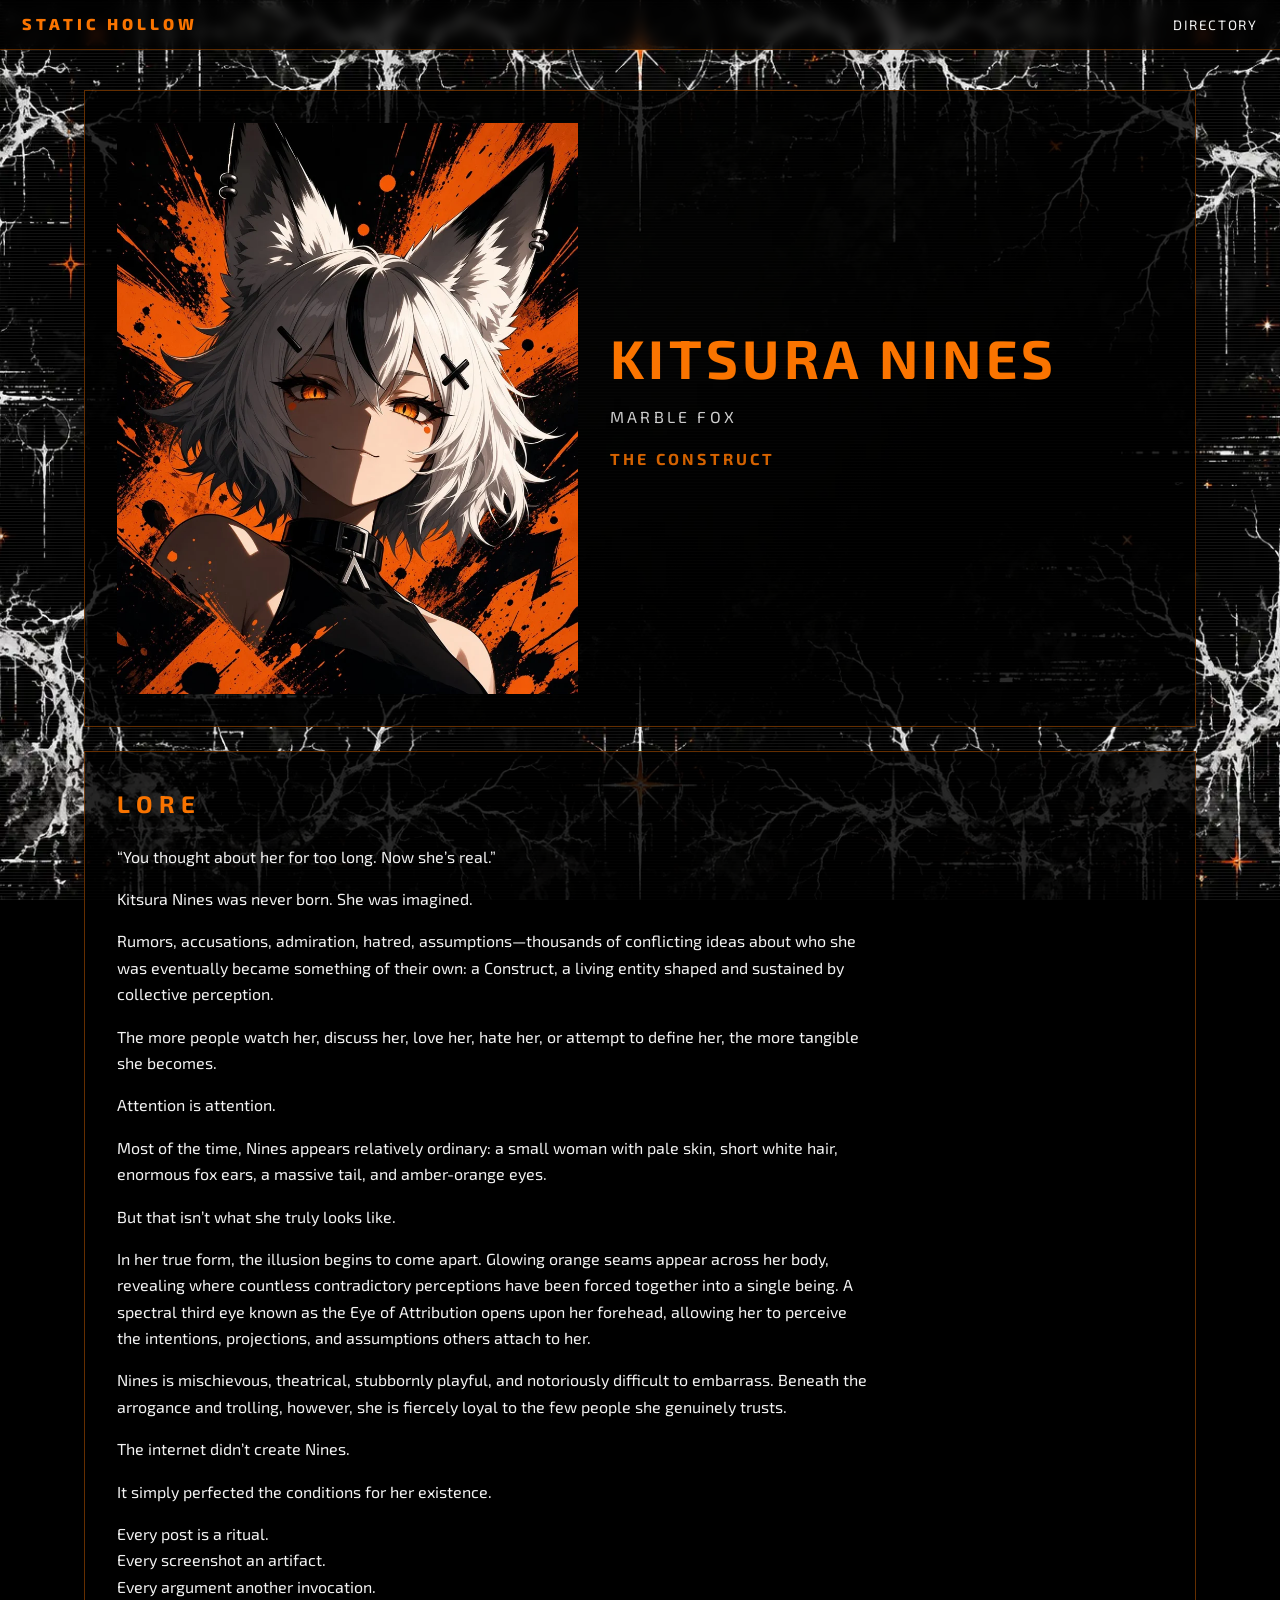
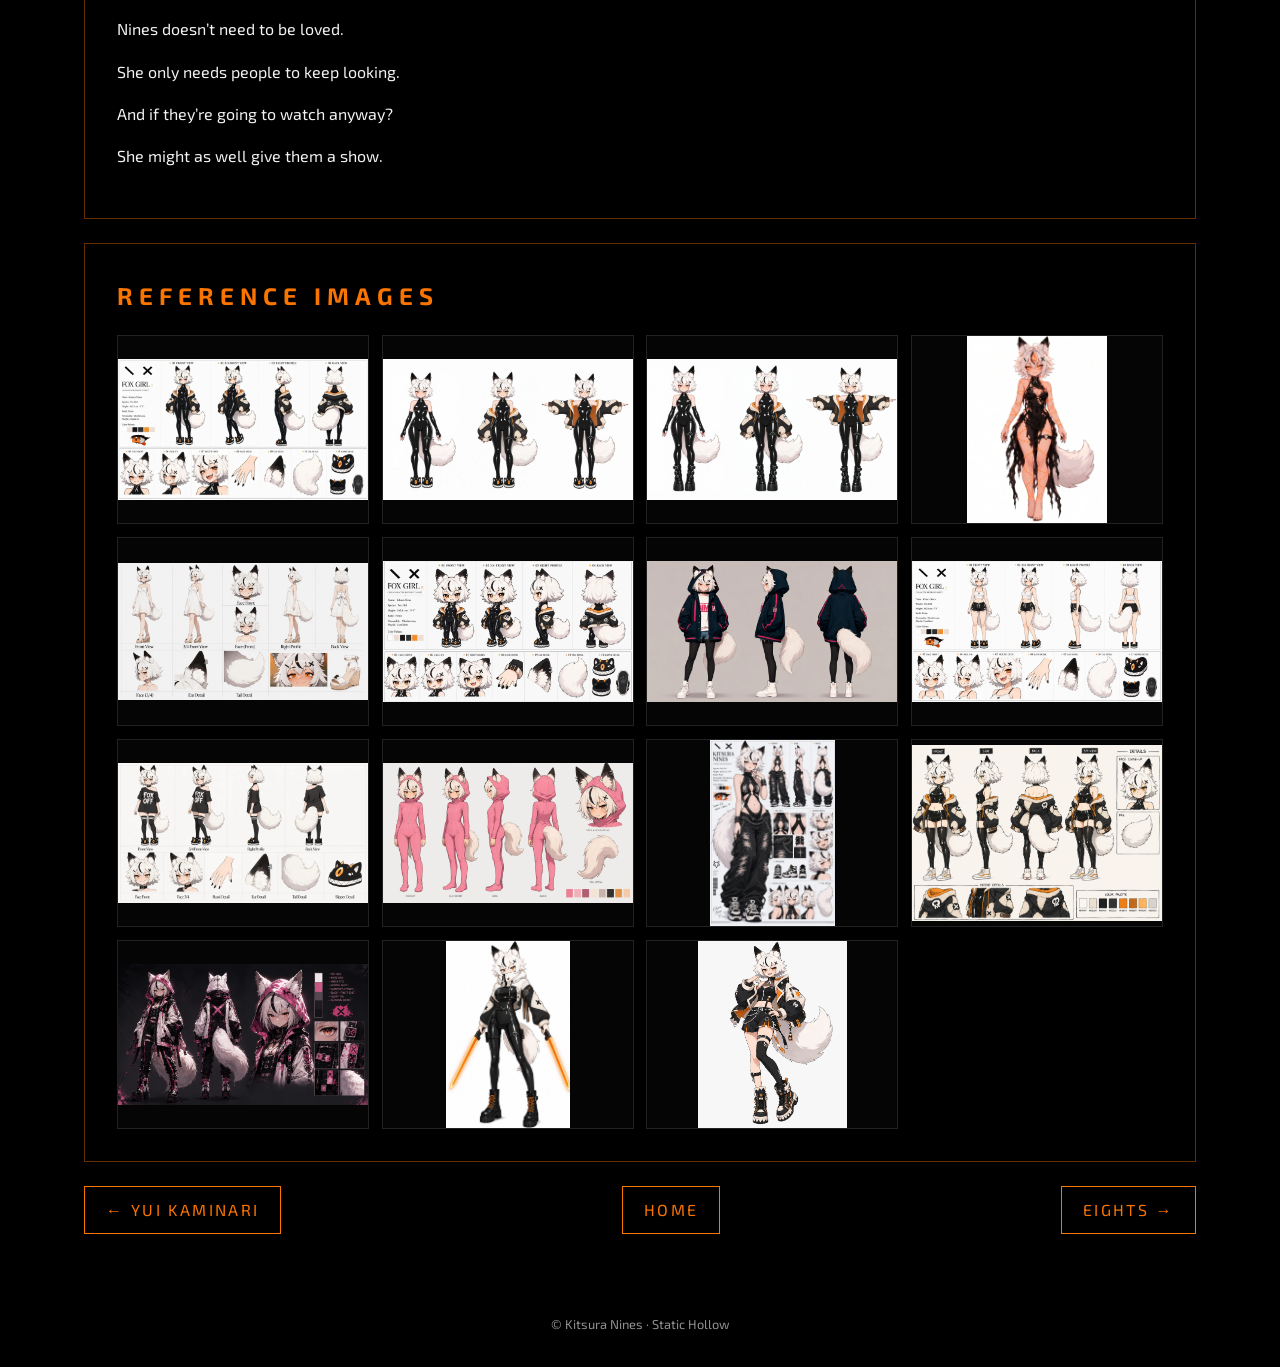
==== character.html @ 03d0b492 "Nines refs 5-15" ====
<!doctype html><html lang="en"><head><meta charset="utf-8"><meta name="viewport" content="width=device-width,initial-scale=1"><meta name="theme-color" content="#000000">
<meta property="og:type" content="website"><meta property="og:site_name" content="Static Hollow"><meta property="og:image" content="assets/img/og.jpg"><meta name="twitter:card" content="summary_large_image">
<link rel="icon" href="assets/img/icon-32.png"><link rel="apple-touch-icon" href="assets/img/icon-180.png">
<link rel="preconnect" href="https://fonts.googleapis.com"><link rel="preconnect" href="https://fonts.gstatic.com" crossorigin><link href="https://fonts.googleapis.com/css2?family=Exo+2:ital,wght@0,300;0,400;0,600;0,800;1,400&display=swap" rel="stylesheet"><link rel="stylesheet" href="css/style.css?v=20261028143018"><title>Character — Static Hollow</title><meta name="description" content="A character of the Static Hollow."><meta property="og:title" content="Static Hollow — Characters"></head>
<body data-page="character"><header class="top"><a href="index.html" class="brand">STATIC HOLLOW</a><nav><a href="index.html#directory">Directory</a></nav></header><main id="detail"></main><footer>© Kitsura Nines · Static Hollow</footer><div class="lightbox" id="lb" hidden><button aria-label="Close">×</button><img alt=""></div><script src="data/characters.js?v=20261028143018"></script><script src="js/main.js?v=20261028143018"></script></body></html>
---- css/style.css ----
:root{--o:#FA7400;--w:#f2f2f2;--b:#000}
*{box-sizing:border-box}html{scroll-behavior:smooth}
body{margin:0;font-family:'Exo 2',sans-serif;color:var(--w);background:#000;min-height:100vh;line-height:1.65}
body::before{content:"";position:fixed;inset:0;z-index:-2;background:#000 url(../assets/img/bg.webp) center/cover no-repeat}
body::after{content:"";position:fixed;inset:0;z-index:-1;pointer-events:none;opacity:.07;background:repeating-linear-gradient(0deg,#fff 0 1px,transparent 1px 3px);animation:scan 8s linear infinite}
@keyframes scan{to{background-position:0 300px}}
a{color:var(--o)}
.top{position:sticky;top:0;z-index:5;display:flex;justify-content:space-between;align-items:center;padding:.7rem 1.4rem;background:rgba(0,0,0,.75);backdrop-filter:blur(6px);border-bottom:1px solid rgba(250,116,0,.35)}
.brand{font-weight:800;letter-spacing:.25em;text-decoration:none}
.top nav a{margin-left:1.2rem;text-decoration:none;color:var(--w);text-transform:uppercase;letter-spacing:.12em;font-size:.85rem}.top nav a:hover{color:var(--o)}
main{max-width:1150px;margin:0 auto;padding:1rem 1.2rem 3rem}

.logo{width:min(440px,80vw);height:auto;filter:drop-shadow(0 0 25px rgba(250,116,0,.35))}
.sec-title{text-align:center;color:var(--o);letter-spacing:.3em;font-weight:800;font-size:clamp(1.3rem,4vw,2.2rem);margin:1rem 0 1.2rem}
.center{text-align:center}.sub{opacity:.8;margin-top:-.8rem}
.grid{display:grid;grid-template-columns:repeat(auto-fit,minmax(220px,1fr));gap:1.2rem;justify-items:center}
.card{display:block;width:100%;max-width:270px;text-decoration:none;color:var(--w);background:rgba(0,0,0,.8);border:1px solid rgba(250,116,0,.45);padding:.6rem;transition:transform .25s,box-shadow .25s}
.card:hover,.card:focus-visible{transform:translateY(-5px);box-shadow:0 0 0 1px var(--o),0 0 30px rgba(250,116,0,.4)}
.card .frame{aspect-ratio:3/4;display:flex;align-items:center;justify-content:center;background:#050505}
.card .frame{overflow:hidden}.card img{width:100%;height:100%;object-fit:cover;object-position:center top}
.card h3{margin:.6rem 0 0;text-align:center;color:var(--o);letter-spacing:.15em;text-transform:uppercase}
.card p{margin:.1rem 0 .2rem;text-align:center;font-size:.85rem;opacity:.8}
.panel{background:rgba(0,0,0,.82);border:1px solid rgba(250,116,0,.4);padding:clamp(1rem,3vw,2rem);margin:1.5rem 0}
.intro{display:grid;grid-template-columns:minmax(0,1fr) minmax(0,1.2fr);gap:2rem;align-items:center}
.intro img{width:100%;max-height:75vh;object-fit:contain;cursor:zoom-in}
.intro h1{color:var(--o);font-size:clamp(2rem,6vw,3.4rem);margin:0;letter-spacing:.08em;line-height:1.1}
.meta{letter-spacing:.2em;text-transform:uppercase;opacity:.85}.meta b{color:var(--o)}
.note{border-left:3px solid var(--o);padding-left:.8rem;font-weight:600;font-size:.9rem}
.panel h2{color:var(--o);letter-spacing:.25em;margin-top:0}.lore p{text-align:left;max-width:75ch;white-space:pre-line}
.gallery{display:grid;grid-template-columns:repeat(auto-fit,minmax(200px,1fr));gap:.8rem}
.gallery img{width:100%;aspect-ratio:4/3;object-fit:contain;background:#050505;cursor:zoom-in;border:1px solid #222;transition:border-color .2s}.gallery img:hover{border-color:var(--o)}
.btn{display:inline-block;padding:.6rem 1.3rem;border:1px solid var(--o);color:var(--o);text-decoration:none;letter-spacing:.15em;text-transform:uppercase;background:rgba(0,0,0,.7)}.btn:hover{background:var(--o);color:#000}
.links{display:flex;gap:.6rem;flex-wrap:wrap}
.pager{display:flex;justify-content:space-between;gap:1rem;flex-wrap:wrap}
footer{text-align:center;padding:2rem;opacity:.6;font-size:.8rem}
.lightbox{position:fixed;inset:0;z-index:20;background:rgba(0,0,0,.94);display:flex;align-items:center;justify-content:center}.lightbox[hidden]{display:none}
.lightbox img{max-width:94vw;max-height:90vh;object-fit:contain}.lightbox button{position:absolute;top:1rem;right:1.2rem;font:2.4rem 'Exo 2';color:var(--o);background:none;border:0;cursor:pointer}
.glitch{position:relative}
.glitch::before,.glitch::after{content:attr(data-text);position:absolute;left:0;right:0;top:0;opacity:0;pointer-events:none}
.glitch::before{color:#fff;animation:g1 6s infinite steps(1)}.glitch::after{color:var(--o);filter:brightness(1.4);animation:g2 6s infinite steps(1)}
@keyframes g1{0%,93%,100%{opacity:0;transform:none}94%{opacity:.7;transform:translate(-3px,1px);-webkit-clip-path:inset(10% 0 55% 0);clip-path:inset(10% 0 55% 0)}96%{opacity:.6;transform:translate(3px,-1px);-webkit-clip-path:inset(60% 0 10% 0);clip-path:inset(60% 0 10% 0)}}
@keyframes g2{0%,94%,100%{opacity:0;transform:none}95%{opacity:.7;transform:translate(3px,0);-webkit-clip-path:inset(40% 0 30% 0);clip-path:inset(40% 0 30% 0)}97%{opacity:.5;transform:translate(-2px,1px);-webkit-clip-path:inset(5% 0 80% 0);clip-path:inset(5% 0 80% 0)}}
.glitch-img{animation:gi 9s infinite}@keyframes gi{0%,96%,100%{transform:none;filter:drop-shadow(0 0 25px rgba(250,116,0,.35))}97%{transform:translate(-4px,1px) skewX(2deg);filter:drop-shadow(-4px 0 #FA7400) drop-shadow(4px 0 #fff)}98%{transform:translate(3px,-1px)}}
@media (max-width:760px){.intro{grid-template-columns:1fr}.top nav a{margin-left:.8rem}.brand{letter-spacing:.12em}.grid{grid-template-columns:repeat(2,minmax(0,1fr));gap:.7rem}.card h3{font-size:.9rem}}
@media (prefers-reduced-motion:reduce){*,*::before,*::after{animation:none!important;transition:none!important}html{scroll-behavior:auto}}

.search{display:flex;align-items:center;gap:.8rem;max-width:640px;margin:0 auto 1.6rem}
.search input{flex:1;font:inherit;font-size:1.1rem;padding:.85rem 1.1rem;color:var(--w);background:rgba(0,0,0,.85);border:1px solid var(--o);outline:none;letter-spacing:.05em}
.search input:focus{box-shadow:0 0 0 2px rgba(250,116,0,.4),0 0 25px rgba(250,116,0,.3)}.search span{color:var(--o);font-size:.85rem;white-space:nowrap}
.slot{aspect-ratio:4/3;display:flex;flex-direction:column;align-items:center;justify-content:center;text-align:center;border:1px dashed rgba(250,116,0,.6);color:rgba(250,116,0,.8);text-transform:uppercase;letter-spacing:.15em;font-size:.8rem;background:rgba(0,0,0,.5)}.slot small{opacity:.7;text-transform:none;letter-spacing:0}

body[data-page=home] main{padding-top:0}
.hero{position:relative;min-height:calc(100svh - 50px);display:flex;align-items:center;justify-content:center;text-align:center;margin:0 -1.2rem}
#sparks{position:absolute;inset:0;width:100%;height:100%;pointer-events:none}
.hero-in{position:relative;display:flex;flex-direction:column;align-items:center}
.hero .logo{width:min(620px,86vw,70svh)}
.intro-logo{animation:flick 1.8s steps(1) both,gi 9s 2s infinite}
@keyframes flick{0%{opacity:0;filter:blur(6px)}8%{opacity:.6}10%{opacity:0}18%{opacity:.8;transform:translateX(-6px)}20%{opacity:.1}30%{opacity:1;transform:translateX(4px) skewX(-3deg);filter:drop-shadow(-6px 0 #FA7400) drop-shadow(6px 0 #fff)}34%{opacity:.4;transform:none}45%,100%{opacity:1;transform:none;filter:drop-shadow(0 0 25px rgba(250,116,0,.35))}}
.tag{text-shadow:0 0 6px #000,0 0 12px #000;margin:.4rem 0 1.6rem;letter-spacing:.35em;text-transform:uppercase;font-size:clamp(.7rem,2vw,.9rem);opacity:0;animation:fade 1.5s 1.6s forwards}
.enter{display:inline-flex;flex-direction:column;align-items:center;color:var(--o);text-decoration:none;letter-spacing:.3em;text-transform:uppercase;font-weight:600;padding:.8rem 1.6rem;border:1px solid var(--o);background:rgba(0,0,0,.6);opacity:0;animation:fade 1.5s 2.2s forwards;transition:background .2s,color .2s}
.enter:hover{background:var(--o);color:#000}.chev{font-size:1.4rem;line-height:.6;animation:bob 1.8s infinite}
@keyframes fade{to{opacity:1}}@keyframes bob{50%{transform:translateY(5px)}}
#directory{scroll-margin-top:60px;padding-top:1rem}
@media (prefers-reduced-motion:reduce){.tag,.enter{opacity:1}#sparks{display:none}}

.gl{position:relative;display:flex;justify-content:center;overflow:hidden}
.gl img{width:100%;max-height:75vh;object-fit:contain;cursor:zoom-in;display:block}
.gl-l{position:absolute!important;left:0;top:0;width:100%!important;height:100%!important;max-height:none!important;object-fit:contain;pointer-events:none;z-index:1;-webkit-transform:translateZ(0);transform:translateZ(0);will-change:transform}
.gl-r{filter:sepia(1) saturate(10) hue-rotate(-35deg) brightness(1.1);-webkit-filter:sepia(1) saturate(10) hue-rotate(-35deg) brightness(1.1);opacity:.6;animation:glr 1s steps(1) forwards}
.gl-b{filter:sepia(1) saturate(8) hue-rotate(170deg);-webkit-filter:sepia(1) saturate(8) hue-rotate(170deg);opacity:.5;animation:glb 1s steps(1) forwards}
.gl-s1,.gl-s2,.gl-s3{animation:gls 1s steps(1) forwards}.gl-s2{animation-name:gls2}.gl-s3{animation-name:gls3}
.glitching > img:not(.gl-l){animation:glimg 1s steps(1)}
.glitching::after{z-index:2;content:"";position:absolute;inset:0;pointer-events:none;background:repeating-linear-gradient(0deg,rgba(255,255,255,.12) 0 1px,transparent 1px 3px),repeating-linear-gradient(90deg,rgba(250,116,0,.06) 0 2px,transparent 2px 5px);animation:glsc 1s steps(1) forwards}
@keyframes glimg{0%{opacity:.2;transform:translate(-6px,2px)}10%{opacity:1;transform:translate(4px,-1px) skewX(4deg)}20%{transform:translate(-2px,0)}30%{opacity:.6;transform:translate(3px,1px)}45%{opacity:1;transform:translate(-1px,0) skewX(-2deg)}60%{transform:translate(1px,0)}75%,100%{transform:none;opacity:1}}
@keyframes glr{0%{transform:translate(-10px,0)}15%{transform:translate(8px,2px)}30%{transform:translate(-5px,-1px)}50%{transform:translate(3px,0)}70%{transform:translate(-1px,0);opacity:.3}85%,100%{opacity:0;transform:none}}
@keyframes glb{0%{transform:translate(10px,0)}15%{transform:translate(-7px,-2px)}30%{transform:translate(5px,1px)}50%{transform:translate(-3px,0)}70%{transform:translate(1px,0);opacity:.3}85%,100%{opacity:0;transform:none}}
@keyframes gls{0%{-webkit-clip-path:inset(12% 0 78% 0);clip-path:inset(12% 0 78% 0);transform:translateX(-24px)}12%{-webkit-clip-path:inset(55% 0 30% 0);clip-path:inset(55% 0 30% 0);transform:translateX(18px)}25%{-webkit-clip-path:inset(30% 0 62% 0);clip-path:inset(30% 0 62% 0);transform:translateX(-12px)}40%{-webkit-clip-path:inset(80% 0 8% 0);clip-path:inset(80% 0 8% 0);transform:translateX(10px)}55%{-webkit-clip-path:inset(5% 0 90% 0);clip-path:inset(5% 0 90% 0);transform:translateX(-6px)}70%,100%{-webkit-clip-path:inset(50% 0 50% 0);clip-path:inset(50% 0 50% 0);transform:none}}
@keyframes gls2{0%{-webkit-clip-path:inset(40% 0 45% 0);clip-path:inset(40% 0 45% 0);transform:translateX(20px)}10%{-webkit-clip-path:inset(70% 0 20% 0);clip-path:inset(70% 0 20% 0);transform:translateX(-30px)}22%{-webkit-clip-path:inset(18% 0 70% 0);clip-path:inset(18% 0 70% 0);transform:translateX(14px)}35%{-webkit-clip-path:inset(62% 0 30% 0);clip-path:inset(62% 0 30% 0);transform:translateX(-8px)}50%{-webkit-clip-path:inset(88% 0 2% 0);clip-path:inset(88% 0 2% 0);transform:translateX(12px)}65%,100%{-webkit-clip-path:inset(50% 0 50% 0);clip-path:inset(50% 0 50% 0);transform:none}}
@keyframes gls3{0%{-webkit-clip-path:inset(85% 0 5% 0);clip-path:inset(85% 0 5% 0);transform:translateX(-14px)}14%{-webkit-clip-path:inset(3% 0 85% 0);clip-path:inset(3% 0 85% 0);transform:translateX(26px)}28%{-webkit-clip-path:inset(45% 0 48% 0);clip-path:inset(45% 0 48% 0);transform:translateX(-18px)}42%{-webkit-clip-path:inset(25% 0 68% 0);clip-path:inset(25% 0 68% 0);transform:translateX(6px)}60%,100%{-webkit-clip-path:inset(50% 0 50% 0);clip-path:inset(50% 0 50% 0);transform:none}}
@keyframes glsc{0%{opacity:1}20%{opacity:.4}30%{opacity:.9}55%{opacity:.5}80%,100%{opacity:0}}

.gl-l{-webkit--webkit-clip-path:inset(0);clip-path:inset(0)}
@supports not (mix-blend-mode:screen){.gl-r,.gl-b{filter:sepia(1) saturate(8) hue-rotate(170deg);-webkit-filter:sepia(1) saturate(8) hue-rotate(170deg);opacity:.5;animation:glb 1s steps(1) forwards}}

.scr{position:relative}
.scr-ov{position:absolute;left:0;top:0;right:0;pointer-events:none;color:inherit}
.scrambling .scr-real{visibility:hidden}
.scrambling::before,.scrambling::after{display:none}
.scrambling .scr-ov{animation:scj .12s steps(2) infinite;text-shadow:-2px 0 rgba(255,255,255,.75),2px 0 rgba(250,116,0,.9)}
.scr-ov .o{color:#fff;font-weight:800;text-shadow:0 0 8px #FA7400}.scr-ov .fl{opacity:.5}
.scr-ov .o:nth-of-type(odd){color:#FA7400;text-shadow:2px 0 #fff}
@keyframes scj{0%{-webkit-transform:translate(1px,0);transform:translate(1px,0)}50%{-webkit-transform:translate(-2px,1px);transform:translate(-2px,1px)}100%{-webkit-transform:translate(0,-1px);transform:translate(0,-1px)}}
.note.scr .scr-ov{left:.8rem}
.scr-ov b:not(.o){color:var(--o)}
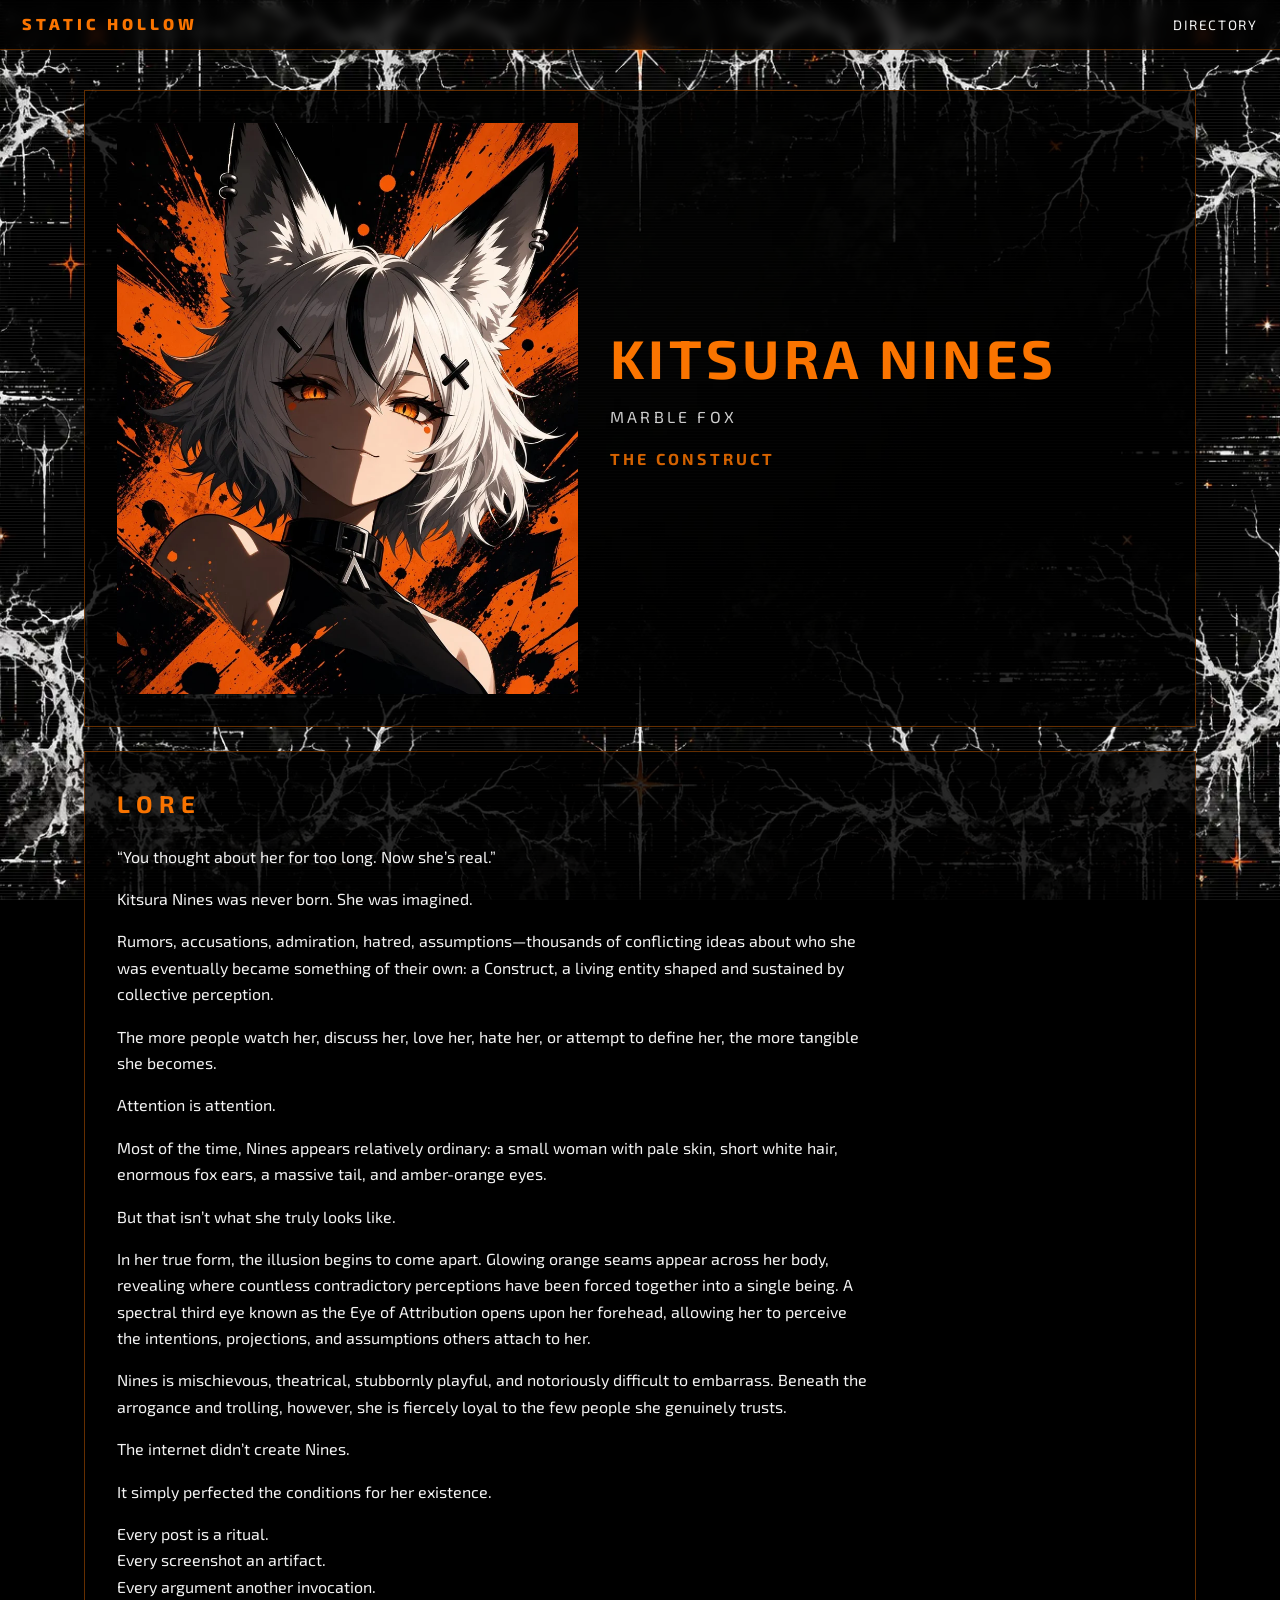
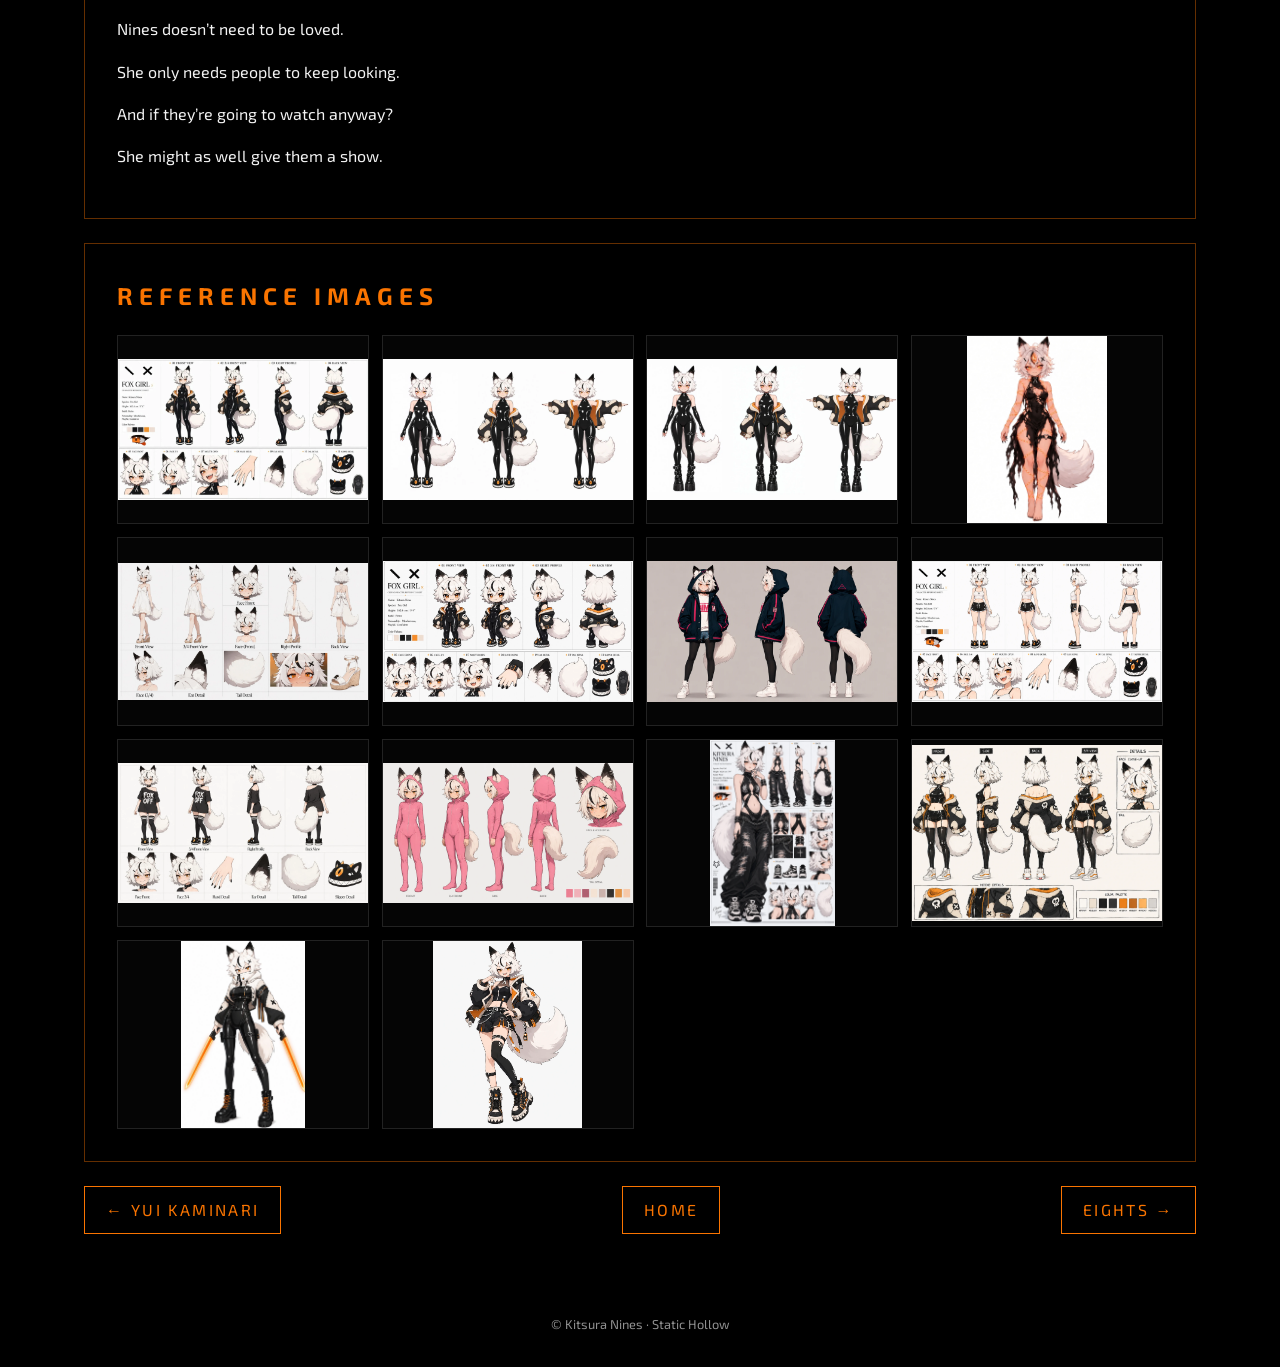
==== commit 60cfa51c: "Remove Nines ref 13" ====
--- a/character.html
+++ b/character.html
@@ -1,5 +1,5 @@
 <!doctype html><html lang="en"><head><meta charset="utf-8"><meta name="viewport" content="width=device-width,initial-scale=1"><meta name="theme-color" content="#000000">
 <meta property="og:type" content="website"><meta property="og:site_name" content="Static Hollow"><meta property="og:image" content="assets/img/og.jpg"><meta name="twitter:card" content="summary_large_image">
 <link rel="icon" href="assets/img/icon-32.png"><link rel="apple-touch-icon" href="assets/img/icon-180.png">
-<link rel="preconnect" href="https://fonts.googleapis.com"><link rel="preconnect" href="https://fonts.gstatic.com" crossorigin><link href="https://fonts.googleapis.com/css2?family=Exo+2:ital,wght@0,300;0,400;0,600;0,800;1,400&display=swap" rel="stylesheet"><link rel="stylesheet" href="css/style.css?v=20261028143018"><title>Character — Static Hollow</title><meta name="description" content="A character of the Static Hollow."><meta property="og:title" content="Static Hollow — Characters"></head>
-<body data-page="character"><header class="top"><a href="index.html" class="brand">STATIC HOLLOW</a><nav><a href="index.html#directory">Directory</a></nav></header><main id="detail"></main><footer>© Kitsura Nines · Static Hollow</footer><div class="lightbox" id="lb" hidden><button aria-label="Close">×</button><img alt=""></div><script src="data/characters.js?v=20261028143018"></script><script src="js/main.js?v=20261028143018"></script></body></html>
+<link rel="preconnect" href="https://fonts.googleapis.com"><link rel="preconnect" href="https://fonts.gstatic.com" crossorigin><link href="https://fonts.googleapis.com/css2?family=Exo+2:ital,wght@0,300;0,400;0,600;0,800;1,400&display=swap" rel="stylesheet"><link rel="stylesheet" href="css/style.css?v=20261028143412"><title>Character — Static Hollow</title><meta name="description" content="A character of the Static Hollow."><meta property="og:title" content="Static Hollow — Characters"></head>
+<body data-page="character"><header class="top"><a href="index.html" class="brand">STATIC HOLLOW</a><nav><a href="index.html#directory">Directory</a></nav></header><main id="detail"></main><footer>© Kitsura Nines · Static Hollow</footer><div class="lightbox" id="lb" hidden><button aria-label="Close">×</button><img alt=""></div><script src="data/characters.js?v=20261028143412"></script><script src="js/main.js?v=20261028143412"></script></body></html>
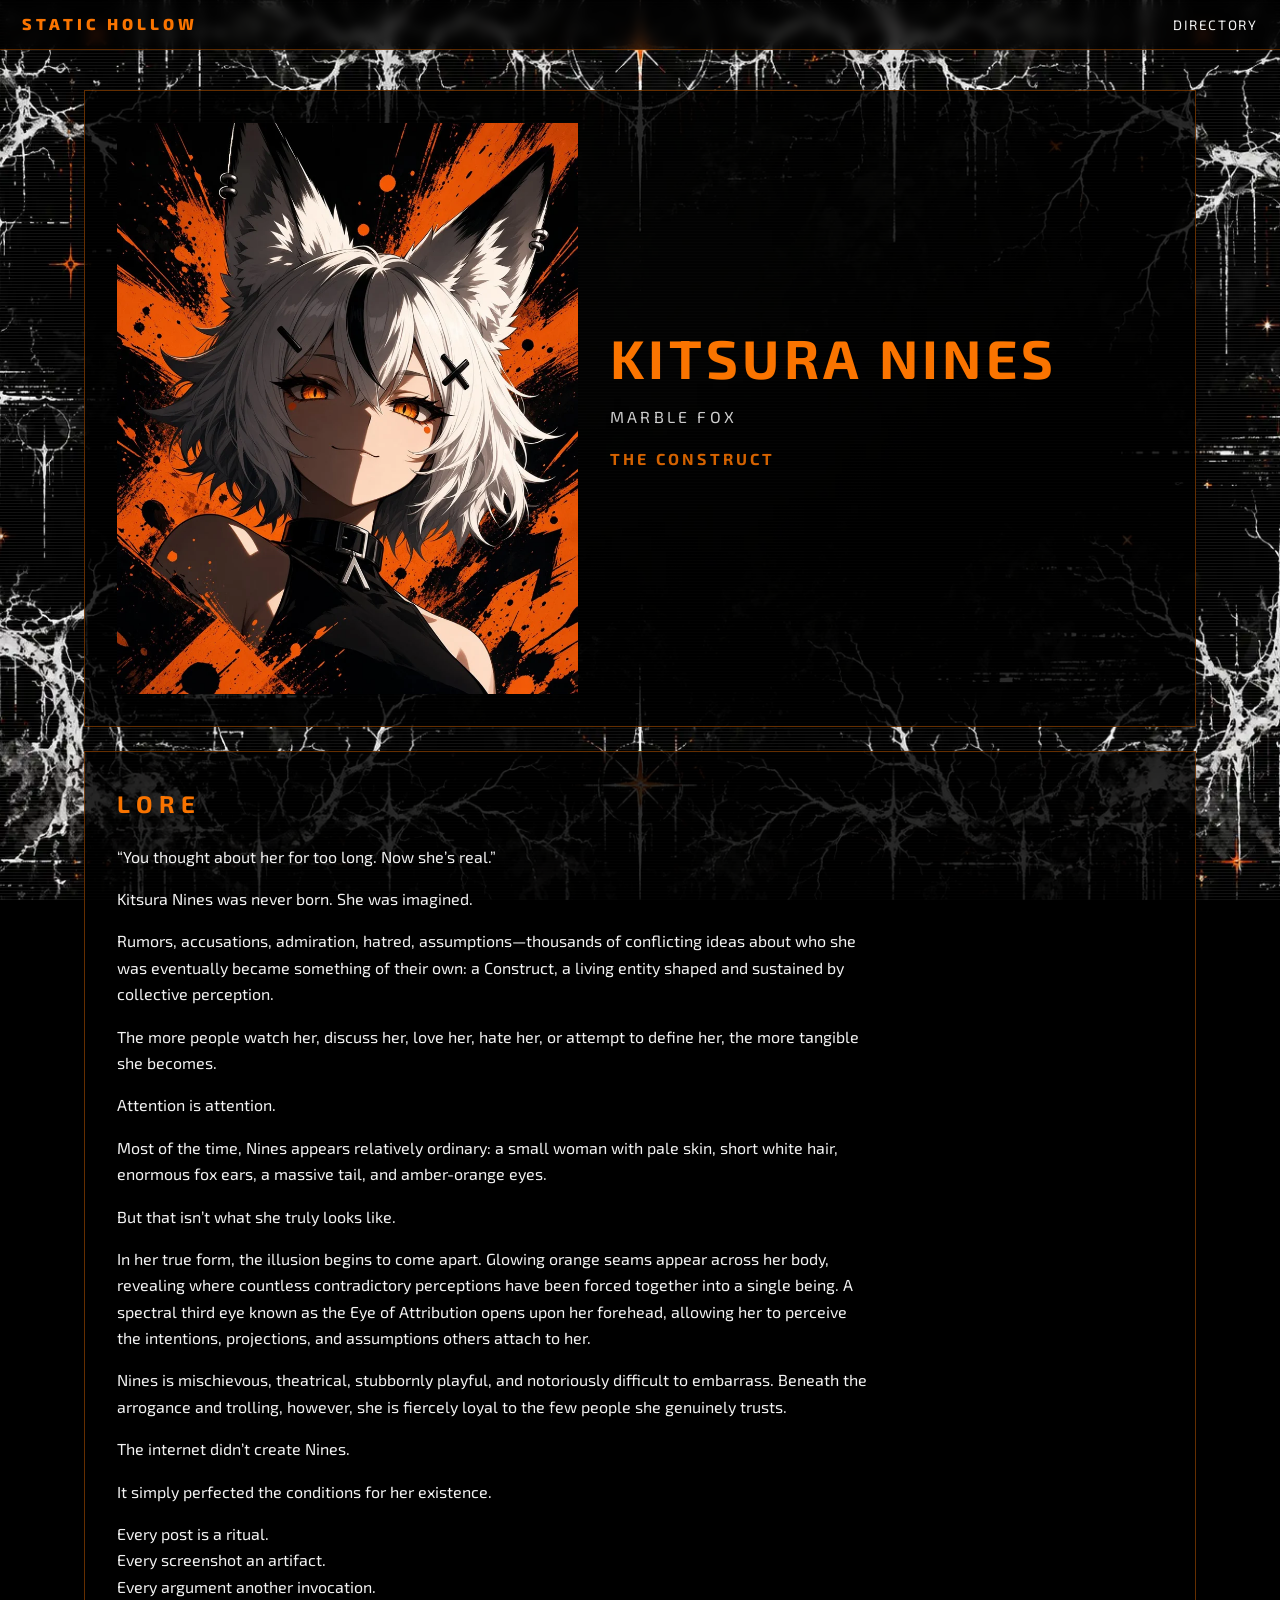
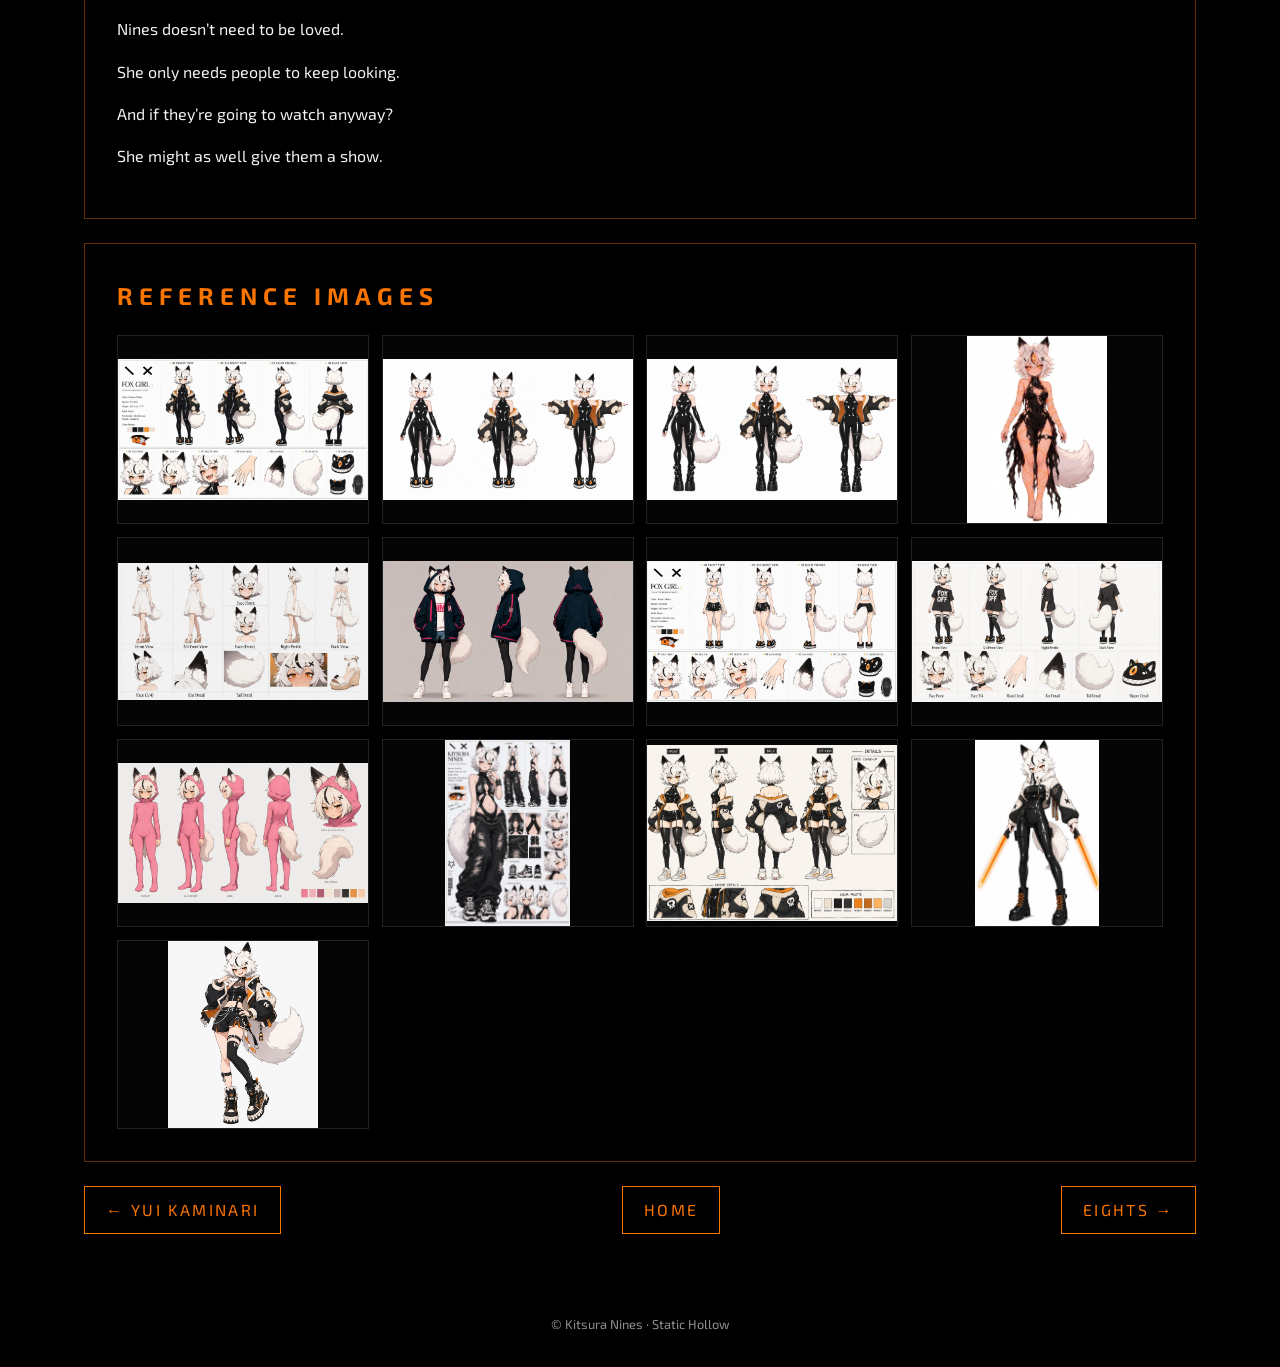
==== commit 620150db: "Remove Nines ref 6" ====
--- a/character.html
+++ b/character.html
@@ -1,5 +1,5 @@
 <!doctype html><html lang="en"><head><meta charset="utf-8"><meta name="viewport" content="width=device-width,initial-scale=1"><meta name="theme-color" content="#000000">
 <meta property="og:type" content="website"><meta property="og:site_name" content="Static Hollow"><meta property="og:image" content="assets/img/og.jpg"><meta name="twitter:card" content="summary_large_image">
 <link rel="icon" href="assets/img/icon-32.png"><link rel="apple-touch-icon" href="assets/img/icon-180.png">
-<link rel="preconnect" href="https://fonts.googleapis.com"><link rel="preconnect" href="https://fonts.gstatic.com" crossorigin><link href="https://fonts.googleapis.com/css2?family=Exo+2:ital,wght@0,300;0,400;0,600;0,800;1,400&display=swap" rel="stylesheet"><link rel="stylesheet" href="css/style.css?v=20261028143412"><title>Character — Static Hollow</title><meta name="description" content="A character of the Static Hollow."><meta property="og:title" content="Static Hollow — Characters"></head>
-<body data-page="character"><header class="top"><a href="index.html" class="brand">STATIC HOLLOW</a><nav><a href="index.html#directory">Directory</a></nav></header><main id="detail"></main><footer>© Kitsura Nines · Static Hollow</footer><div class="lightbox" id="lb" hidden><button aria-label="Close">×</button><img alt=""></div><script src="data/characters.js?v=20261028143412"></script><script src="js/main.js?v=20261028143412"></script></body></html>
+<link rel="preconnect" href="https://fonts.googleapis.com"><link rel="preconnect" href="https://fonts.gstatic.com" crossorigin><link href="https://fonts.googleapis.com/css2?family=Exo+2:ital,wght@0,300;0,400;0,600;0,800;1,400&display=swap" rel="stylesheet"><link rel="stylesheet" href="css/style.css?v=20261028143446"><title>Character — Static Hollow</title><meta name="description" content="A character of the Static Hollow."><meta property="og:title" content="Static Hollow — Characters"></head>
+<body data-page="character"><header class="top"><a href="index.html" class="brand">STATIC HOLLOW</a><nav><a href="index.html#directory">Directory</a></nav></header><main id="detail"></main><footer>© Kitsura Nines · Static Hollow</footer><div class="lightbox" id="lb" hidden><button aria-label="Close">×</button><img alt=""></div><script src="data/characters.js?v=20261028143446"></script><script src="js/main.js?v=20261028143446"></script></body></html>
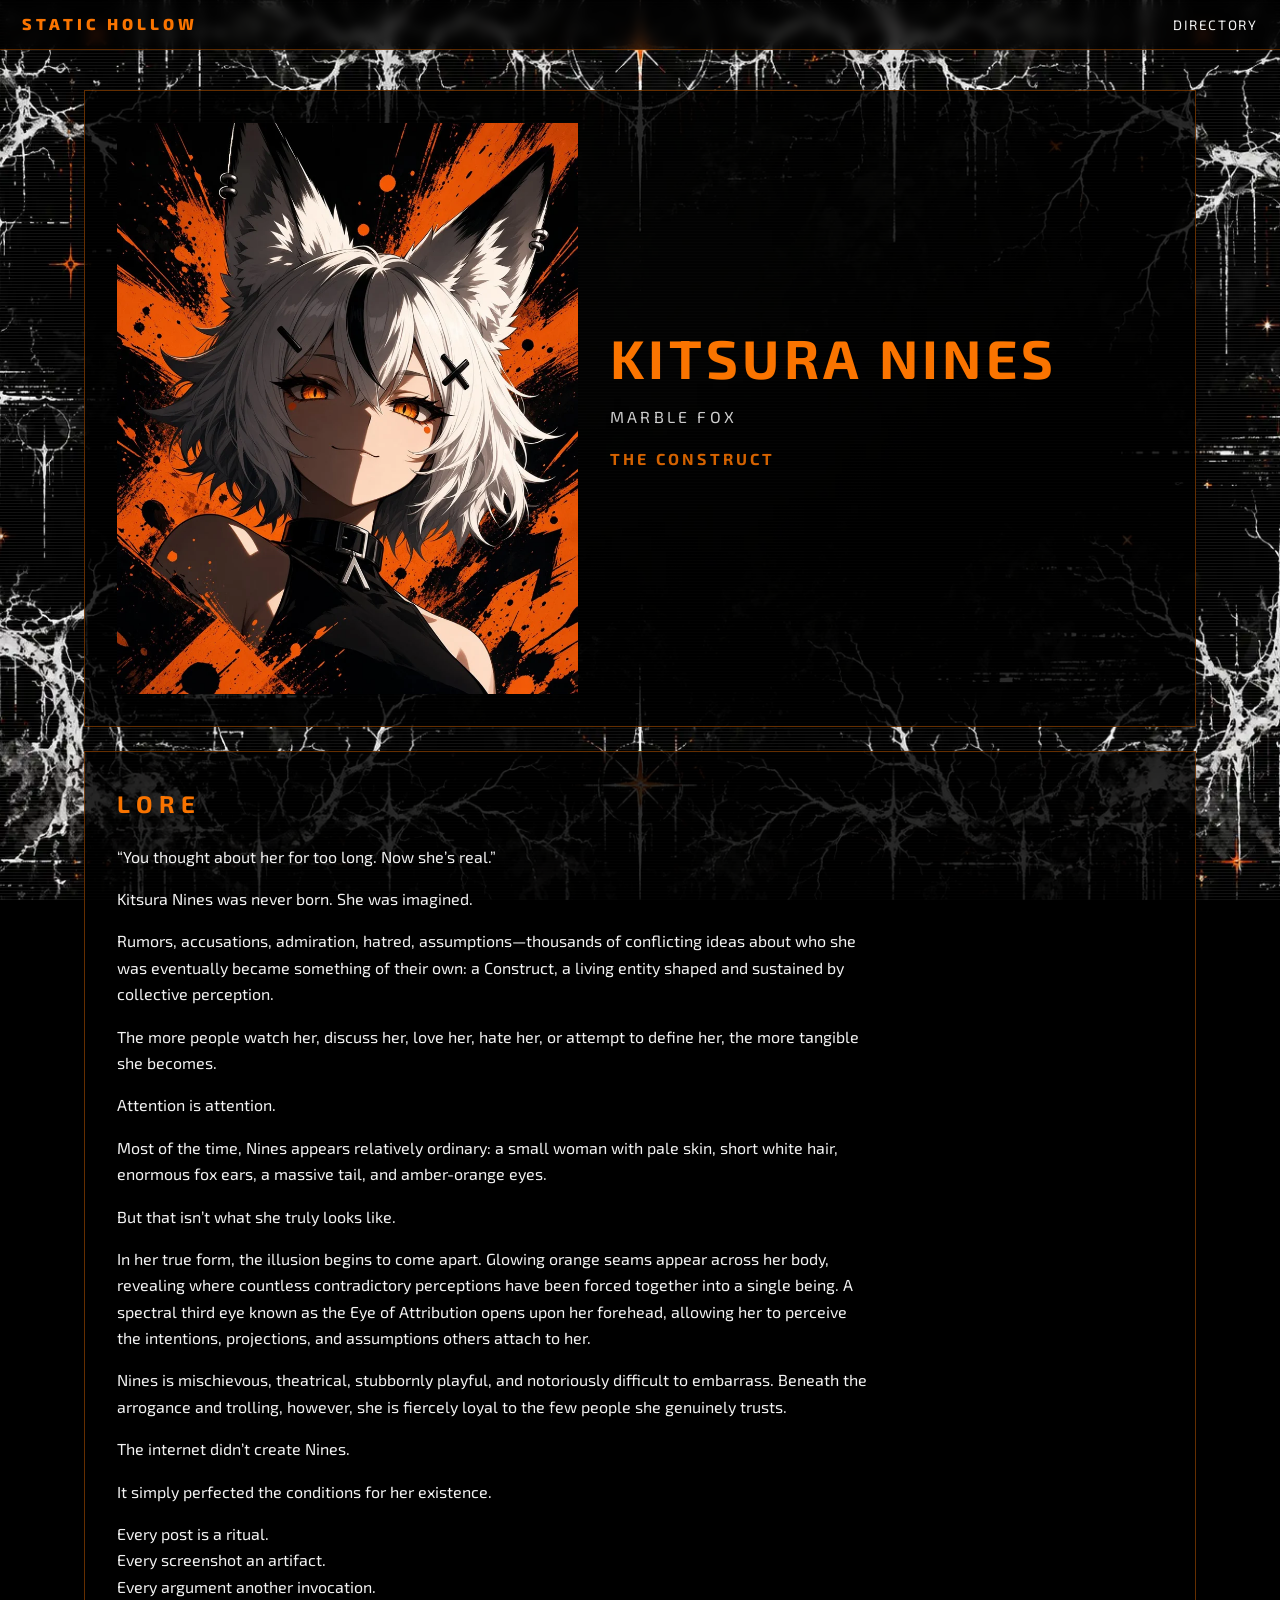
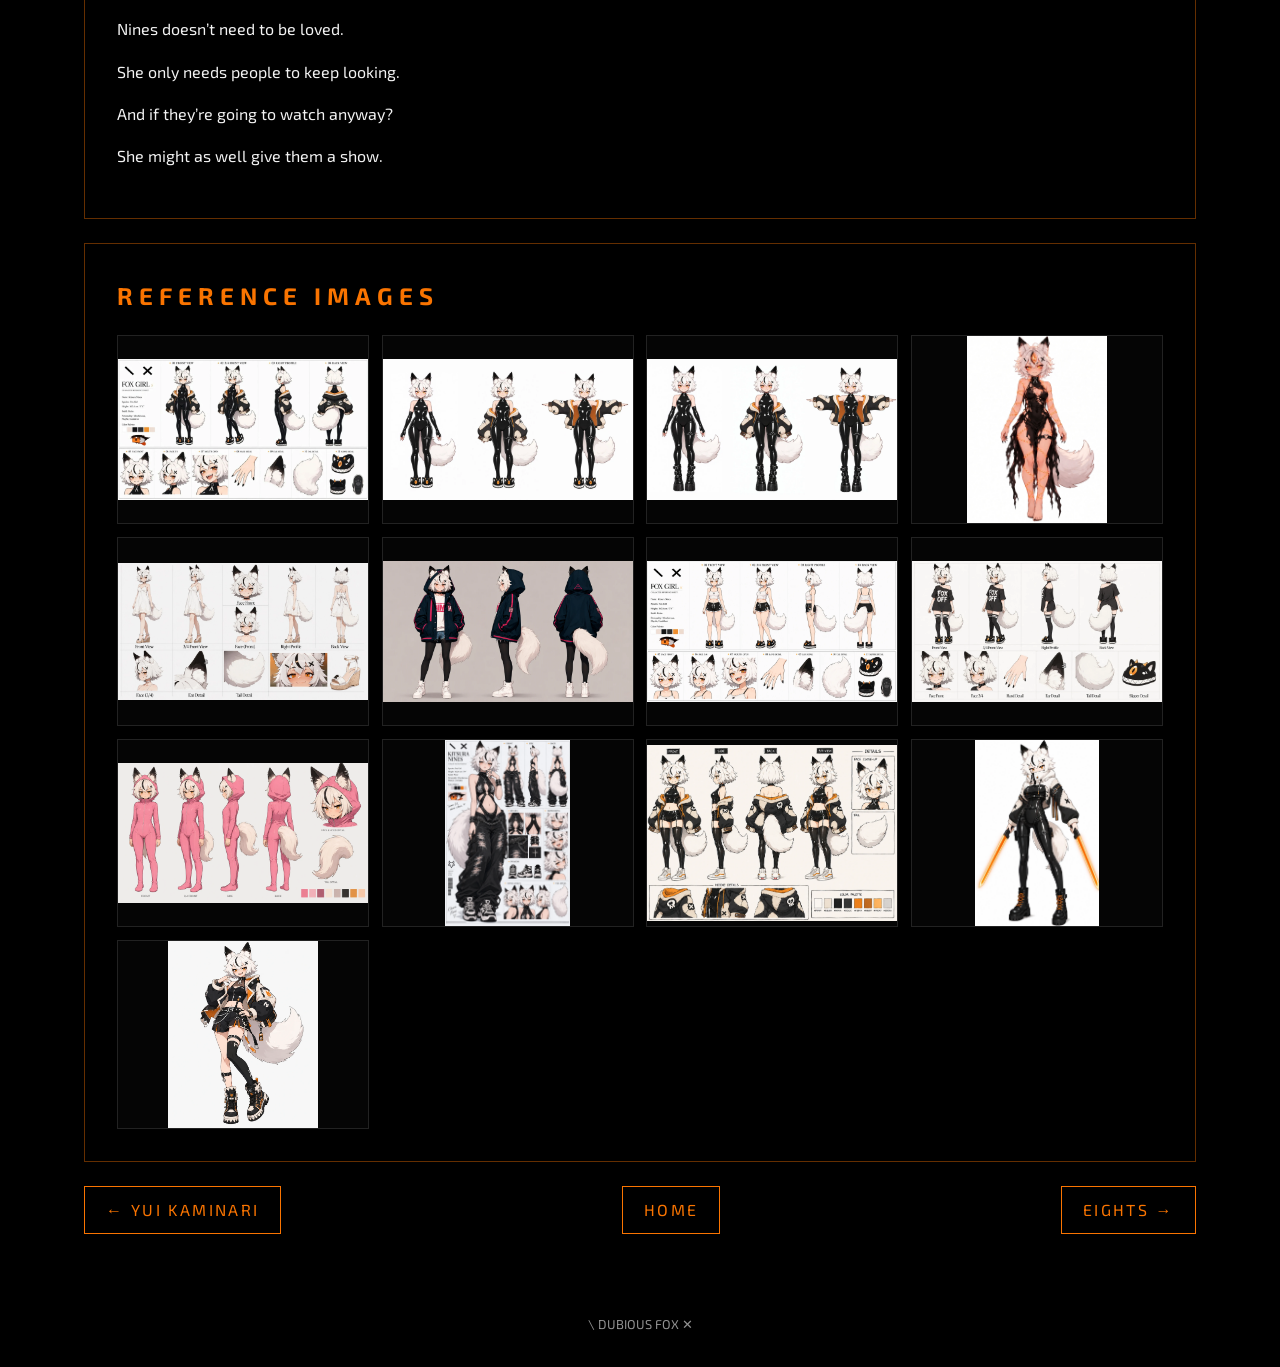
==== commit d766b42d: "Footer: \ DUBIOUS FOX ✕" ====
--- a/character.html
+++ b/character.html
@@ -1,5 +1,5 @@
 <!doctype html><html lang="en"><head><meta charset="utf-8"><meta name="viewport" content="width=device-width,initial-scale=1"><meta name="theme-color" content="#000000">
 <meta property="og:type" content="website"><meta property="og:site_name" content="Static Hollow"><meta property="og:image" content="assets/img/og.jpg"><meta name="twitter:card" content="summary_large_image">
 <link rel="icon" href="assets/img/icon-32.png"><link rel="apple-touch-icon" href="assets/img/icon-180.png">
-<link rel="preconnect" href="https://fonts.googleapis.com"><link rel="preconnect" href="https://fonts.gstatic.com" crossorigin><link href="https://fonts.googleapis.com/css2?family=Exo+2:ital,wght@0,300;0,400;0,600;0,800;1,400&display=swap" rel="stylesheet"><link rel="stylesheet" href="css/style.css?v=20261028143446"><title>Character — Static Hollow</title><meta name="description" content="A character of the Static Hollow."><meta property="og:title" content="Static Hollow — Characters"></head>
-<body data-page="character"><header class="top"><a href="index.html" class="brand">STATIC HOLLOW</a><nav><a href="index.html#directory">Directory</a></nav></header><main id="detail"></main><footer>© Kitsura Nines · Static Hollow</footer><div class="lightbox" id="lb" hidden><button aria-label="Close">×</button><img alt=""></div><script src="data/characters.js?v=20261028143446"></script><script src="js/main.js?v=20261028143446"></script></body></html>
+<link rel="preconnect" href="https://fonts.googleapis.com"><link rel="preconnect" href="https://fonts.gstatic.com" crossorigin><link href="https://fonts.googleapis.com/css2?family=Exo+2:ital,wght@0,300;0,400;0,600;0,800;1,400&display=swap" rel="stylesheet"><link rel="stylesheet" href="css/style.css?v=20261028144239"><title>Character — Static Hollow</title><meta name="description" content="A character of the Static Hollow."><meta property="og:title" content="Static Hollow — Characters"></head>
+<body data-page="character"><header class="top"><a href="index.html" class="brand">STATIC HOLLOW</a><nav><a href="index.html#directory">Directory</a></nav></header><main id="detail"></main><footer>\ DUBIOUS FOX &#10005;</footer><div class="lightbox" id="lb" hidden><button aria-label="Close">×</button><img alt=""></div><script src="data/characters.js?v=20261028144239"></script><script src="js/main.js?v=20261028144239"></script></body></html>
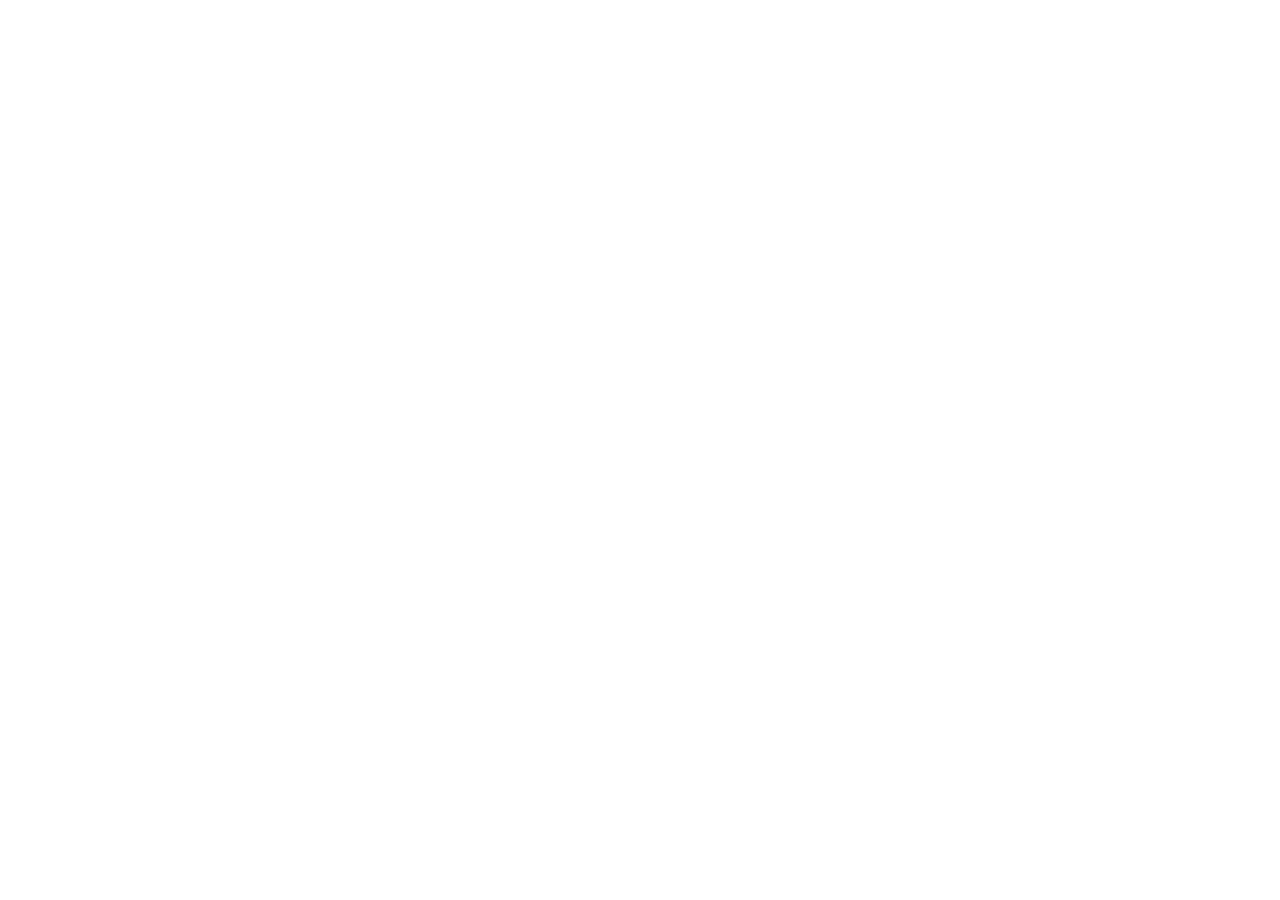
==== commit 059c0f5e: "Redirect to kitsuranines.com/static-hollow" ====
--- a/character.html
+++ b/character.html
@@ -1,5 +1,6 @@
-<!doctype html><html lang="en"><head><meta charset="utf-8"><meta name="viewport" content="width=device-width,initial-scale=1"><meta name="theme-color" content="#000000">
-<meta property="og:type" content="website"><meta property="og:site_name" content="Static Hollow"><meta property="og:image" content="assets/img/og.jpg"><meta name="twitter:card" content="summary_large_image">
-<link rel="icon" href="assets/img/icon-32.png"><link rel="apple-touch-icon" href="assets/img/icon-180.png">
-<link rel="preconnect" href="https://fonts.googleapis.com"><link rel="preconnect" href="https://fonts.gstatic.com" crossorigin><link href="https://fonts.googleapis.com/css2?family=Exo+2:ital,wght@0,300;0,400;0,600;0,800;1,400&display=swap" rel="stylesheet"><link rel="stylesheet" href="css/style.css?v=20261028144239"><title>Character — Static Hollow</title><meta name="description" content="A character of the Static Hollow."><meta property="og:title" content="Static Hollow — Characters"></head>
-<body data-page="character"><header class="top"><a href="index.html" class="brand">STATIC HOLLOW</a><nav><a href="index.html#directory">Directory</a></nav></header><main id="detail"></main><footer>\ DUBIOUS FOX &#10005;</footer><div class="lightbox" id="lb" hidden><button aria-label="Close">×</button><img alt=""></div><script src="data/characters.js?v=20261028144239"></script><script src="js/main.js?v=20261028144239"></script></body></html>
+<!doctype html><html lang="en"><head><meta charset="utf-8"><title>Static Hollow has moved</title>
+<link rel="canonical" href="https://kitsuranines.com/static-hollow/character.html">
+<meta name="robots" content="noindex">
+<meta http-equiv="refresh" content="0;url=https://kitsuranines.com/static-hollow/character.html">
+<script>location.replace("https://kitsuranines.com/static-hollow/character.html"+location.search+location.hash)</script>
+</head><body style="background:#000;color:#ccc;font-family:sans-serif;text-align:center;padding:3rem">Static Hollow has moved to <a href="https://kitsuranines.com/static-hollow/" style="color:#ff7a1a">kitsuranines.com/static-hollow</a>.</body></html>
